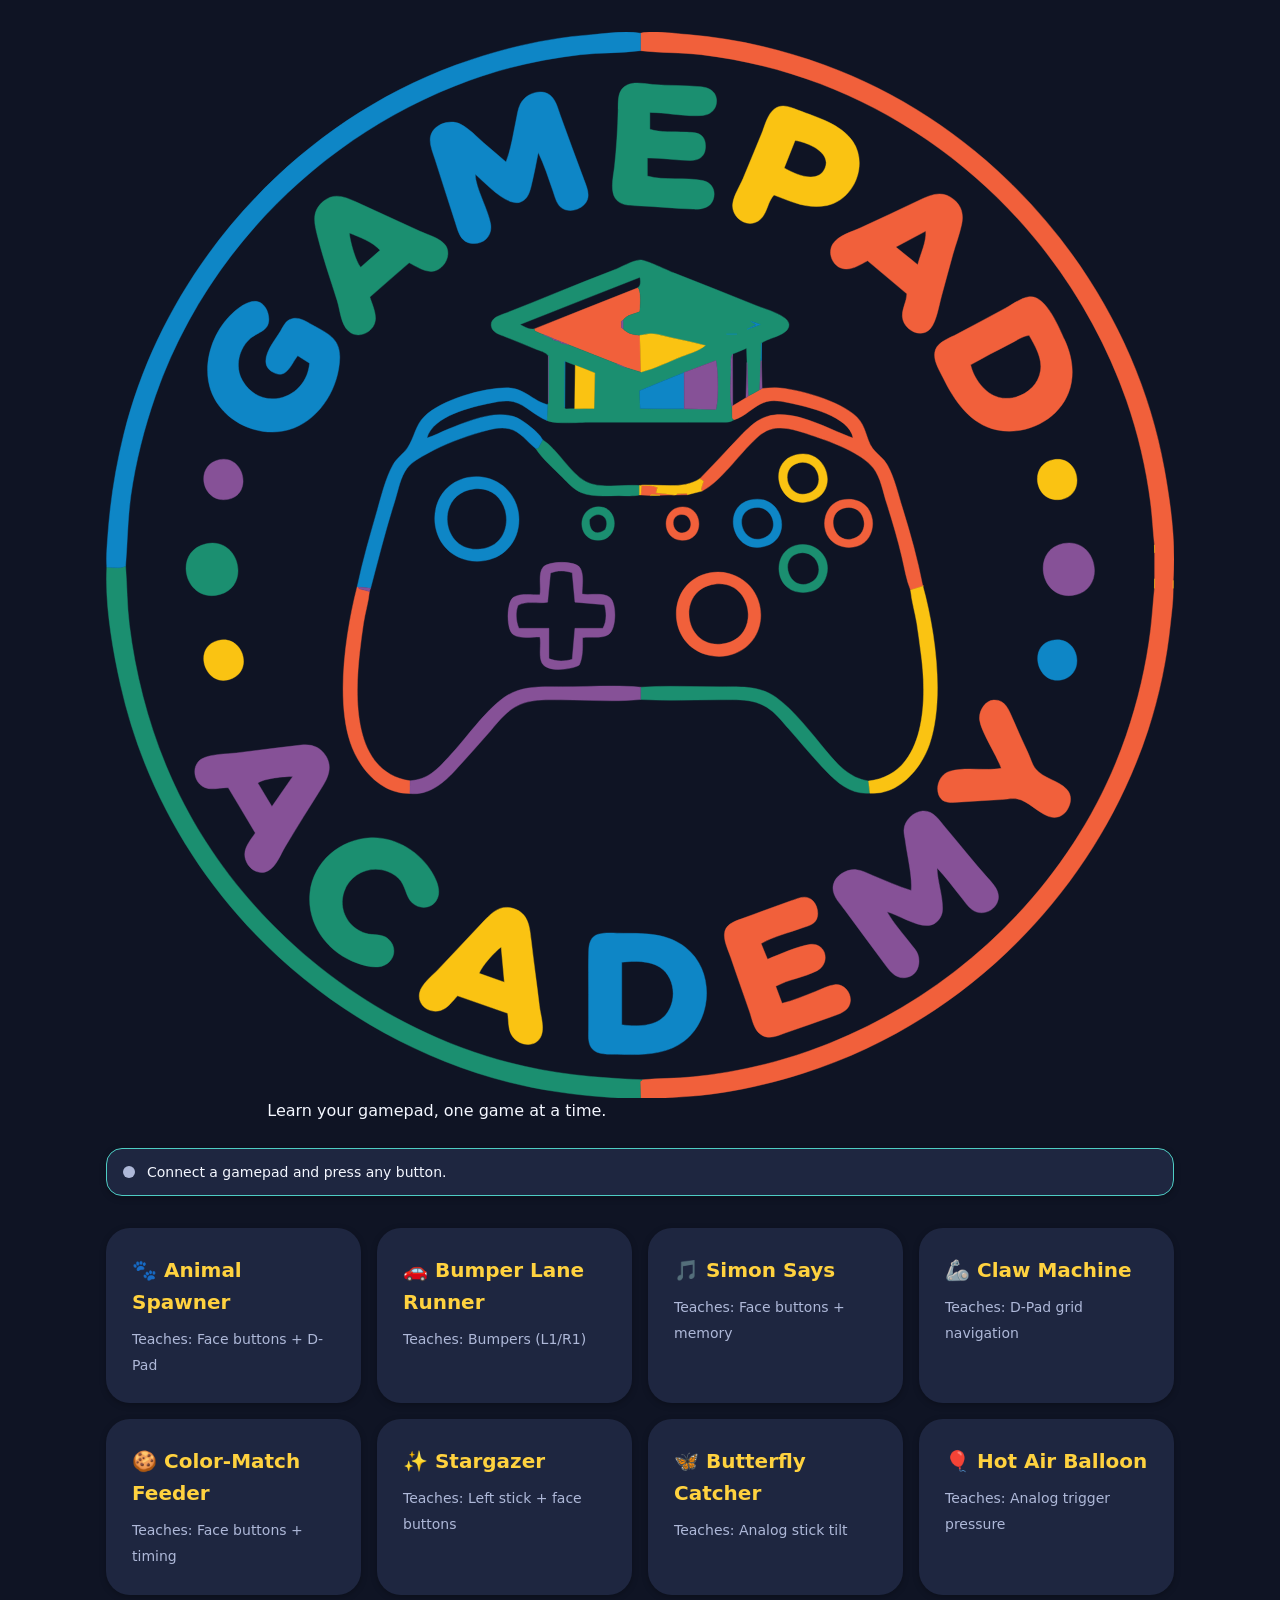
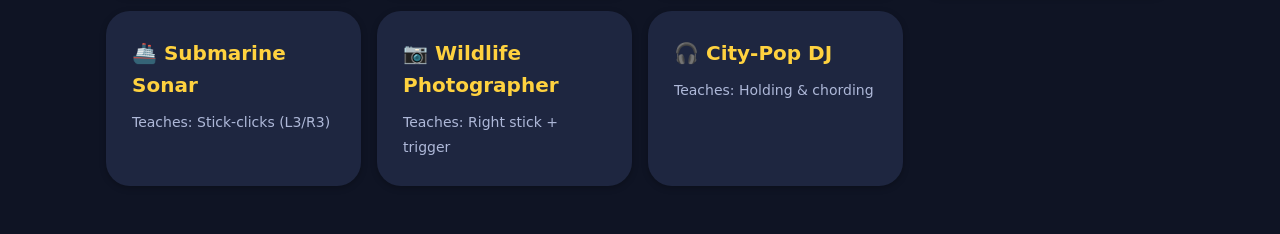
==== index.html @ 7fb35295 "Add homepage with game card grid and connection banner" ====
<!DOCTYPE html>
<html lang="en">
  <head>
    <meta charset="UTF-8" />
    <meta name="viewport" content="width=device-width, initial-scale=1.0" />
    <title>Gamepad Academy</title>
    <link rel="stylesheet" href="shared/styles.css" />
  </head>
  <body>
    <main class="page">
      <header class="page__title">
        <img src="assets/images/logo.svg" alt="Gamepad Academy" />
        <p>Learn your gamepad, one game at a time.</p>
      </header>

      <div
        class="gamepad-banner"
        id="gamepad-banner"
        role="status"
        aria-live="polite"
      >
        <span class="gamepad-banner__dot" aria-hidden="true"></span>
        <span id="gamepad-banner-text">Connect a gamepad and press any button.</span>
      </div>

      <nav class="card-grid" aria-label="Games">
        <a class="card" href="games/animal-spawner/index.html">
          <span class="card__title" aria-hidden="true">🐾 Animal Spawner</span>
          <span class="card__desc">Teaches: Face buttons + D-Pad</span>
        </a>
        <a class="card" href="games/bumper-lane-runner/index.html">
          <span class="card__title" aria-hidden="true">🚗 Bumper Lane Runner</span>
          <span class="card__desc">Teaches: Bumpers (L1/R1)</span>
        </a>
        <a class="card" href="games/simon-says/index.html">
          <span class="card__title" aria-hidden="true">🎵 Simon Says</span>
          <span class="card__desc">Teaches: Face buttons + memory</span>
        </a>
        <a class="card" href="games/claw-machine/index.html">
          <span class="card__title" aria-hidden="true">🦾 Claw Machine</span>
          <span class="card__desc">Teaches: D-Pad grid navigation</span>
        </a>
        <a class="card" href="games/color-match-feeder/index.html">
          <span class="card__title" aria-hidden="true">🍪 Color-Match Feeder</span>
          <span class="card__desc">Teaches: Face buttons + timing</span>
        </a>
        <a class="card" href="games/stargazer/index.html">
          <span class="card__title" aria-hidden="true">✨ Stargazer</span>
          <span class="card__desc">Teaches: Left stick + face buttons</span>
        </a>
        <a class="card" href="games/butterfly-catcher/index.html">
          <span class="card__title" aria-hidden="true">🦋 Butterfly Catcher</span>
          <span class="card__desc">Teaches: Analog stick tilt</span>
        </a>
        <a class="card" href="games/hot-air-balloon/index.html">
          <span class="card__title" aria-hidden="true">🎈 Hot Air Balloon</span>
          <span class="card__desc">Teaches: Analog trigger pressure</span>
        </a>
        <a class="card" href="games/submarine-sonar/index.html">
          <span class="card__title" aria-hidden="true">🚢 Submarine Sonar</span>
          <span class="card__desc">Teaches: Stick-clicks (L3/R3)</span>
        </a>
        <a class="card" href="games/wildlife-photographer/index.html">
          <span class="card__title" aria-hidden="true">📷 Wildlife Photographer</span>
          <span class="card__desc">Teaches: Right stick + trigger</span>
        </a>
        <a class="card" href="games/city-pop-dj/index.html">
          <span class="card__title" aria-hidden="true">🎧 City-Pop DJ</span>
          <span class="card__desc">Teaches: Holding &amp; chording</span>
        </a>
      </nav>
    </main>

    <script type="module">
      import { gamepadManager } from './shared/gamepad-manager.js';

      const banner = document.getElementById('gamepad-banner');
      const bannerText = document.getElementById('gamepad-banner-text');
      const DEFAULT_TEXT = 'Connect a gamepad and press any button.';

      const LAYOUT_LABELS = {
        xbox: 'Xbox',
        playstation: 'PlayStation',
        switch: 'Switch',
      };

      function labelForLayout(layout) {
        return LAYOUT_LABELS[layout] || 'Xbox';
      }

      window.addEventListener('gamepad-availability', (event) => {
        const { connected, layout } = event.detail || {};
        if (connected) {
          banner.classList.add('is-connected');
          bannerText.textContent = `${labelForLayout(layout)} controller connected`;
        } else {
          banner.classList.remove('is-connected');
          bannerText.textContent = DEFAULT_TEXT;
        }
      });
    </script>
  </body>
</html>
---- shared/styles.css ----
/*
 * gamepad-academy — global stylesheet
 * Zero-dependency plain CSS. Shared by every page.
 * Audience: a 7-year-old. Large targets, high contrast, zero-stress.
 */

/* ---------------------------------------------------------------------------
 * 1. CSS Reset
 * ------------------------------------------------------------------------- */

*,
*::before,
*::after {
  box-sizing: border-box;
}

* {
  margin: 0;
  padding: 0;
}

html {
  -webkit-text-size-adjust: 100%;
  text-size-adjust: 100%;
}

body {
  min-height: 100vh;
  min-height: 100dvh;
  -webkit-font-smoothing: antialiased;
  text-rendering: optimizeLegibility;
}

img,
picture,
svg,
canvas {
  display: block;
  max-width: 100%;
}

button,
input,
select,
textarea {
  font: inherit;
  color: inherit;
}

button {
  background: none;
  border: none;
  cursor: pointer;
}

a {
  color: inherit;
}

ul,
ol {
  list-style: none;
}

/* ---------------------------------------------------------------------------
 * 2. Design Tokens (custom properties)
 *    Child-friendly, high-contrast palette. AA-ish contrast for text.
 * ------------------------------------------------------------------------- */

:root {
  /* Color palette */
  --c-bg: #0f1424;          /* deep night-sky page background */
  --c-surface: #1e2640;     /* cards / panels sitting on bg */
  --c-surface-raised: #2a3457; /* hover/elevated surface */
  --c-primary: #ffd23f;     /* warm yellow — primary actions / titles */
  --c-accent: #4ecdc4;      /* teal — secondary accent */
  --c-text: #f4f7ff;        /* near-white on dark bg (high contrast) */
  --c-muted: #aeb8d8;       /* dimmer text, still readable on bg/surface */
  --c-success: #7bed9f;     /* soft green — positive feedback */
  --c-danger: #ff6b6b;      /* soft red — never a fail state, only emphasis */

  /* Spacing scale (4px base) */
  --space-1: 0.25rem;
  --space-2: 0.5rem;
  --space-3: 0.75rem;
  --space-4: 1rem;
  --space-5: 1.5rem;
  --space-6: 2rem;
  --space-7: 3rem;

  /* Radii */
  --radius-sm: 0.5rem;
  --radius-md: 1rem;
  --radius-lg: 1.5rem;
  --radius-pill: 9999px;

  /* Font sizes */
  --fs-xs: 0.75rem;
  --fs-sm: 0.875rem;
  --fs-md: 1rem;
  --fs-lg: 1.25rem;
  --fs-xl: 1.5rem;
  --fs-2xl: 2rem;
  --fs-3xl: 3rem;

  /* Shadows */
  --shadow-sm: 0 2px 6px rgba(0, 0, 0, 0.25);
  --shadow-md: 0 6px 16px rgba(0, 0, 0, 0.35);
  --shadow-lg: 0 12px 28px rgba(0, 0, 0, 0.45);

  /* Motion */
  --transition-fast: 120ms ease;
  --transition-base: 200ms ease;

  /* Focus ring */
  --focus-outline: 4px solid var(--c-primary);
  --focus-outline-offset: 3px;
}

/* ---------------------------------------------------------------------------
 * 3. Base body
 * ------------------------------------------------------------------------- */

body {
  font-family:
    system-ui,
    -apple-system,
    'Segoe UI',
    Roboto,
    'Helvetica Neue',
    Arial,
    'Noto Sans',
    sans-serif;
  font-size: var(--fs-md);
  line-height: 1.6;
  color: var(--c-text);
  background-color: var(--c-bg);
}

h1,
h2,
h3 {
  line-height: 1.2;
  color: var(--c-primary);
  font-weight: 800;
}

h1 {
  font-size: var(--fs-2xl);
}

h2 {
  font-size: var(--fs-xl);
}

p {
  max-width: 65ch;
}

/* ---------------------------------------------------------------------------
 * 4. Accessibility — focus + reduced motion
 * ------------------------------------------------------------------------- */

:focus-visible {
  outline: var(--focus-outline);
  outline-offset: var(--focus-outline-offset);
  border-radius: var(--radius-sm);
}

/* Never strip focus; make it obvious on every interactive element. */
.card:focus-visible,
.back-home:focus-visible,
button:focus-visible,
[tabindex]:focus-visible,
a:focus-visible {
  outline: var(--focus-outline);
  outline-offset: var(--focus-outline-offset);
}

@media (prefers-reduced-motion: reduce) {
  *,
  *::before,
  *::after {
    animation-duration: 0.001ms !important;
    animation-iteration-count: 1 !important;
    transition-duration: 0.001ms !important;
    scroll-behavior: auto !important;
  }
}

/* ---------------------------------------------------------------------------
 * 5. Layout helpers
 * ------------------------------------------------------------------------- */

.page {
  width: 100%;
  max-width: 1100px;
  margin-inline: auto;
  padding: var(--space-6) var(--space-4);
}

.page__title {
  margin-bottom: var(--space-5);
  text-align: center;
}

.sr-only {
  position: absolute;
  width: 1px;
  height: 1px;
  padding: 0;
  margin: -1px;
  overflow: hidden;
  clip: rect(0, 0, 0, 0);
  white-space: nowrap;
  border: 0;
}

/* ---------------------------------------------------------------------------
 * 6. Card grid + cards (homepage game cards)
 * ------------------------------------------------------------------------- */

.card-grid {
  display: grid;
  grid-template-columns: repeat(auto-fit, minmax(220px, 1fr));
  gap: var(--space-4);
  padding: var(--space-4) 0;
}

.card {
  display: block;
  min-height: 88px;
  padding: var(--space-5);
  background-color: var(--c-surface);
  color: var(--c-text);
  text-decoration: none;
  border-radius: var(--radius-lg);
  box-shadow: var(--shadow-sm);
  border: 2px solid transparent;
  transition:
    transform var(--transition-base),
    box-shadow var(--transition-base),
    border-color var(--transition-base);
}

.card:hover {
  transform: translateY(-4px);
  box-shadow: var(--shadow-md);
  border-color: var(--c-accent);
}

.card:active {
  transform: translateY(-1px);
}

.card__title {
  display: block;
  margin-bottom: var(--space-2);
  font-size: var(--fs-lg);
  font-weight: 800;
  color: var(--c-primary);
  text-decoration: none;
}

.card__desc {
  color: var(--c-muted);
  font-size: var(--fs-sm);
}

/* ---------------------------------------------------------------------------
 * 7. Back to Home button — always visible, large target
 * ------------------------------------------------------------------------- */

.back-home {
  position: sticky;
  top: var(--space-3);
  left: var(--space-3);
  z-index: 50;
  display: inline-flex;
  align-items: center;
  gap: var(--space-2);
  min-height: 44px;
  padding: var(--space-2) var(--space-4);
  background-color: var(--c-primary);
  color: #1a1200;
  font-weight: 700;
  font-size: var(--fs-md);
  text-decoration: none;
  border-radius: var(--radius-pill);
  box-shadow: var(--shadow-sm);
  transition:
    transform var(--transition-fast),
    box-shadow var(--transition-fast);
}

.back-home:hover {
  transform: translateY(-2px);
  box-shadow: var(--shadow-md);
}

.back-home:active {
  transform: translateY(0);
}

/* Sticky wrapper so the button can sit at top-left of the page. */
.back-home-row {
  position: sticky;
  top: 0;
  z-index: 50;
  padding: var(--space-3) var(--space-4);
}

/* ---------------------------------------------------------------------------
 * 8. Gamepad connection banner — non-blocking hint
 * ------------------------------------------------------------------------- */

.gamepad-banner {
  display: flex;
  align-items: center;
  gap: var(--space-3);
  padding: var(--space-3) var(--space-4);
  margin: 0 0 var(--space-4);
  background-color: var(--c-surface);
  border: 1px solid var(--c-accent);
  border-radius: var(--radius-md);
  color: var(--c-text);
  font-size: var(--fs-sm);
  box-shadow: var(--shadow-sm);
}

.gamepad-banner__dot {
  flex: 0 0 auto;
  width: 12px;
  height: 12px;
  border-radius: 50%;
  background-color: var(--c-muted);
}

.gamepad-banner.is-connected .gamepad-banner__dot {
  background-color: var(--c-success);
}

.gamepad-banner.is-connected {
  border-color: var(--c-success);
}

/* ---------------------------------------------------------------------------
 * 9. Face-button glyph (positional diamond)
 *    DOM produced by shared/glyph.js (later task). Styles defined here.
 *
 *    Layout: a square relative container with 4 pads arranged in a diamond —
 *    bottom, right, left, top — around a center. The pad carrying
 *    .is-active or [data-active] is filled/highlighted.
 * ------------------------------------------------------------------------- */

.face-glyph {
  position: relative;
  display: inline-block;
  width: 80px;
  height: 80px;
}

.face-glyph__pad {
  position: absolute;
  display: flex;
  align-items: center;
  justify-content: center;
  width: 30px;
  height: 30px;
  border-radius: 50%;
  background-color: var(--c-surface-raised);
  color: var(--c-text);
  font-size: var(--fs-xs);
  font-weight: 700;
  border: 2px solid var(--c-muted);
  transition:
    background-color var(--transition-fast),
    border-color var(--transition-fast),
    transform var(--transition-fast);
}

/* Diamond positions (centered around the 80x80 container). */
.face-glyph__pad--top {
  top: 0;
  left: 50%;
  transform: translateX(-50%);
}

.face-glyph__pad--bottom {
  bottom: 0;
  left: 50%;
  transform: translateX(-50%);
}

.face-glyph__pad--left {
  top: 50%;
  left: 0;
  transform: translateY(-50%);
}

.face-glyph__pad--right {
  top: 50%;
  right: 0;
  transform: translateY(-50%);
}

/* Active state — works via class or attribute, per task spec. */
.face-glyph__pad.is-active,
.face-glyph__pad[data-active] {
  background-color: var(--c-primary);
  color: #1a1200;
  border-color: var(--c-primary);
  box-shadow: 0 0 0 4px rgba(255, 210, 63, 0.35);
}

/* Keep the centering transform on active pads that also translate. */
.face-glyph__pad.is-active.face-glyph__pad--top,
.face-glyph__pad[data-active].face-glyph__pad--top {
  transform: translateX(-50%) scale(1.08);
}

.face-glyph__pad.is-active.face-glyph__pad--bottom,
.face-glyph__pad[data-active].face-glyph__pad--bottom {
  transform: translateX(-50%) scale(1.08);
}

.face-glyph__pad.is-active.face-glyph__pad--left,
.face-glyph__pad[data-active].face-glyph__pad--left {
  transform: translateY(-50%) scale(1.08);
}

.face-glyph__pad.is-active.face-glyph__pad--right,
.face-glyph__pad[data-active].face-glyph__pad--right {
  transform: translateY(-50%) scale(1.08);
}

/* Optional center label slot (e.g., layout name). */
.face-glyph__center {
  position: absolute;
  top: 50%;
  left: 50%;
  transform: translate(-50%, -50%);
  font-size: var(--fs-xs);
  color: var(--c-muted);
  pointer-events: none;
}
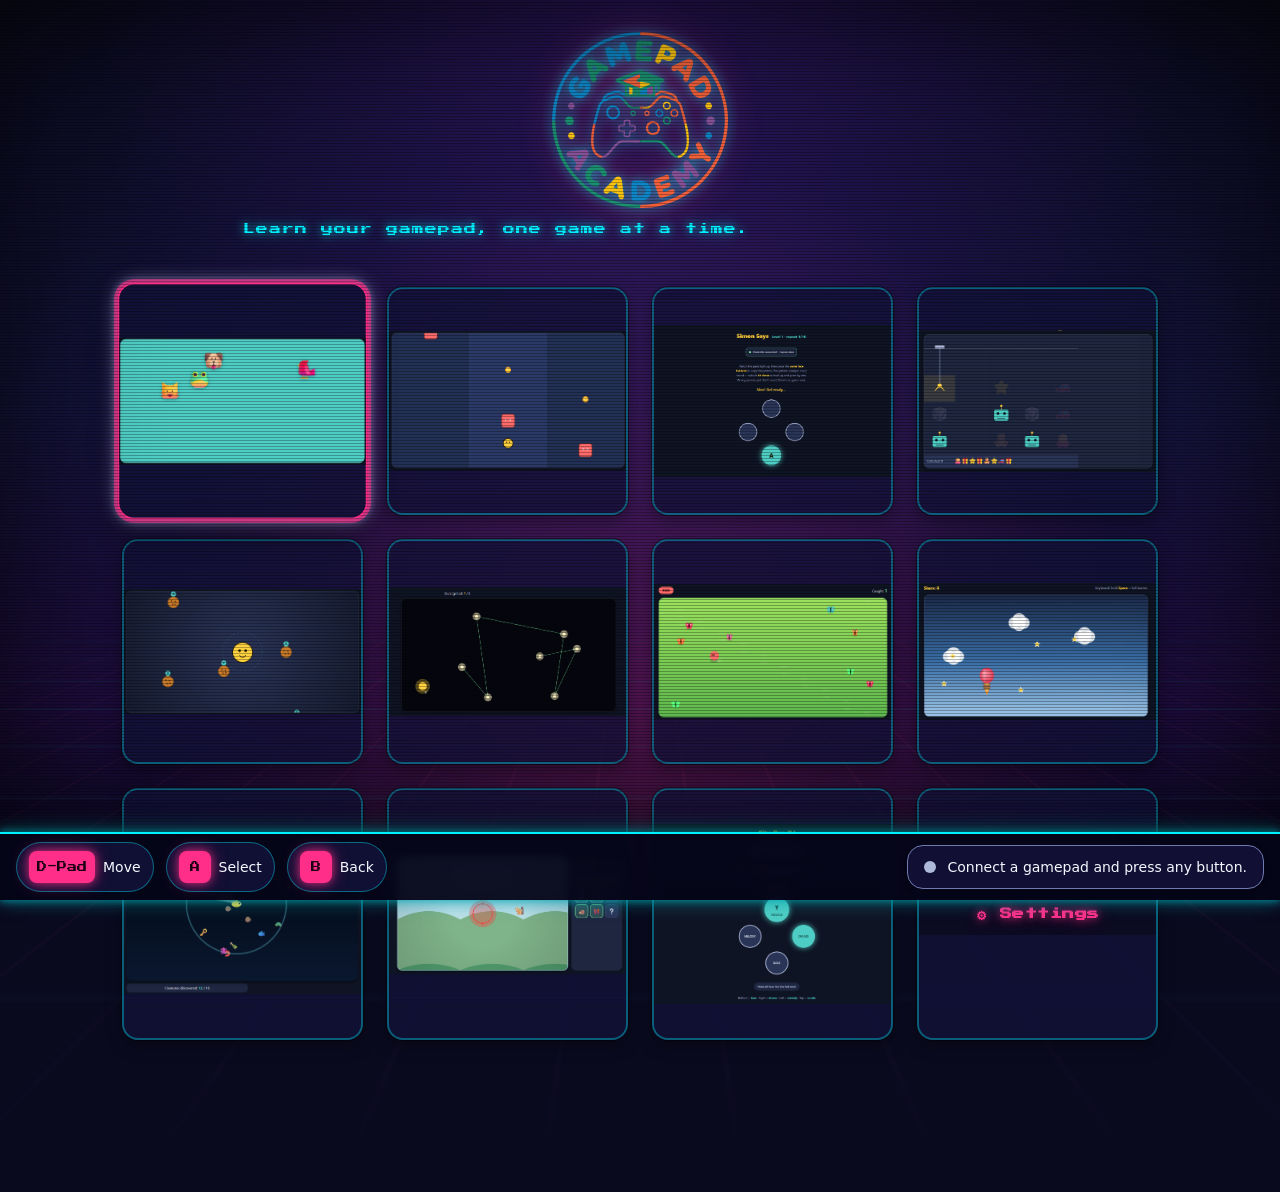
==== commit 255e8c38: "Rebuild homepage as retro gamepad-driven console shell" ====
--- a/index.html
+++ b/index.html
@@ -5,13 +5,174 @@
     <meta name="viewport" content="width=device-width, initial-scale=1.0" />
     <title>Gamepad Academy</title>
     <link rel="stylesheet" href="shared/styles.css" />
+    <link rel="stylesheet" href="shared/retro.css" />
   </head>
-  <body>
+  <body class="retro-shell">
+    <!-- CRT scanline overlay — toggled off via body.no-crt. -->
+    <div class="crt" aria-hidden="true"></div>
+
     <main class="page">
       <header class="page__title">
+        <h1 class="sr-only">Gamepad Academy</h1>
         <img src="assets/images/logo.svg" alt="Gamepad Academy" />
-        <p>Learn your gamepad, one game at a time.</p>
+        <p class="retro-tagline">Learn your gamepad, one game at a time.</p>
       </header>
+
+      <nav class="home-grid" aria-label="Games">
+        <a class="card" href="games/animal-spawner/index.html">
+          <span class="card__art-frame">
+            <img
+              class="card__art"
+              src="game-screenshots/animal-spawner.png"
+              loading="lazy"
+              alt=""
+            />
+          </span>
+          <span class="card__title">🐾 Animal Spawner</span>
+          <span class="card__desc">Teaches: Face buttons + D-Pad</span>
+        </a>
+        <a class="card" href="games/bumper-lane-runner/index.html">
+          <span class="card__art-frame">
+            <img
+              class="card__art"
+              src="game-screenshots/bumper-lane-runner.png"
+              loading="lazy"
+              alt=""
+            />
+          </span>
+          <span class="card__title">🚗 Bumper Lane Runner</span>
+          <span class="card__desc">Teaches: Bumpers (L1/R1)</span>
+        </a>
+        <a class="card" href="games/simon-says/index.html">
+          <span class="card__art-frame">
+            <img
+              class="card__art"
+              src="game-screenshots/simon-says.png"
+              loading="lazy"
+              alt=""
+            />
+          </span>
+          <span class="card__title">🎵 Simon Says</span>
+          <span class="card__desc">Teaches: Face buttons + memory</span>
+        </a>
+        <a class="card" href="games/claw-machine/index.html">
+          <span class="card__art-frame">
+            <img
+              class="card__art"
+              src="game-screenshots/claw-machine.png"
+              loading="lazy"
+              alt=""
+            />
+          </span>
+          <span class="card__title">🦾 Claw Machine</span>
+          <span class="card__desc">Teaches: D-Pad grid navigation</span>
+        </a>
+        <a class="card" href="games/color-match-feeder/index.html">
+          <span class="card__art-frame">
+            <img
+              class="card__art"
+              src="game-screenshots/color-match-feeder.png"
+              loading="lazy"
+              alt=""
+            />
+          </span>
+          <span class="card__title">🍪 Color-Match Feeder</span>
+          <span class="card__desc">Teaches: Face buttons + timing</span>
+        </a>
+        <a class="card" href="games/stargazer/index.html">
+          <span class="card__art-frame">
+            <img
+              class="card__art"
+              src="game-screenshots/stargazer.png"
+              loading="lazy"
+              alt=""
+            />
+          </span>
+          <span class="card__title">✨ Stargazer</span>
+          <span class="card__desc">Teaches: Left stick + face buttons</span>
+        </a>
+        <a class="card" href="games/butterfly-catcher/index.html">
+          <span class="card__art-frame">
+            <img
+              class="card__art"
+              src="game-screenshots/butterfly-catcher.png"
+              loading="lazy"
+              alt=""
+            />
+          </span>
+          <span class="card__title">🦋 Butterfly Catcher</span>
+          <span class="card__desc">Teaches: Analog stick tilt</span>
+        </a>
+        <a class="card" href="games/hot-air-balloon/index.html">
+          <span class="card__art-frame">
+            <img
+              class="card__art"
+              src="game-screenshots/hot-air-baloon.png"
+              loading="lazy"
+              alt=""
+            />
+          </span>
+          <span class="card__title">🎈 Hot Air Balloon</span>
+          <span class="card__desc">Teaches: Analog trigger pressure</span>
+        </a>
+        <a class="card" href="games/submarine-sonar/index.html">
+          <span class="card__art-frame">
+            <img
+              class="card__art"
+              src="game-screenshots/submarine-sonar.png"
+              loading="lazy"
+              alt=""
+            />
+          </span>
+          <span class="card__title">🚢 Submarine Sonar</span>
+          <span class="card__desc">Teaches: Stick-clicks (L3/R3)</span>
+        </a>
+        <a class="card" href="games/wildlife-photographer/index.html">
+          <span class="card__art-frame">
+            <img
+              class="card__art"
+              src="game-screenshots/wildlife-photographer.png"
+              loading="lazy"
+              alt=""
+            />
+          </span>
+          <span class="card__title">📷 Wildlife Photographer</span>
+          <span class="card__desc">Teaches: Right stick + trigger</span>
+        </a>
+        <a class="card" href="games/city-pop-dj/index.html">
+          <span class="card__art-frame">
+            <img
+              class="card__art"
+              src="game-screenshots/city-pop-dj.png"
+              loading="lazy"
+              alt=""
+            />
+          </span>
+          <span class="card__title">🎧 City-Pop DJ</span>
+          <span class="card__desc">Teaches: Holding &amp; chording</span>
+        </a>
+        <button class="card card--settings" type="button">
+          <span class="card__art-frame"></span>
+          <span class="card__title">⚙ Settings</span>
+        </button>
+      </nav>
+    </main>
+
+    <footer class="status-bar">
+      <div class="status-bar__legend">
+        <span class="legend-chip">
+          <span class="legend-chip__key" data-legend-key="move">D-Pad</span>
+          <span class="legend-chip__label">Move</span>
+        </span>
+        <span class="legend-chip">
+          <span class="legend-chip__key" data-legend-key="select">A</span>
+          <span class="legend-chip__label">Select</span>
+        </span>
+        <span class="legend-chip">
+          <span class="legend-chip__key" data-legend-key="back">B</span>
+          <span class="legend-chip__label">Back</span>
+        </span>
+      </div>
 
       <div
         class="gamepad-banner"
@@ -22,82 +183,14 @@
         <span class="gamepad-banner__dot" aria-hidden="true"></span>
         <span id="gamepad-banner-text">Connect a gamepad and press any button.</span>
       </div>
+    </footer>
 
-      <nav class="card-grid" aria-label="Games">
-        <a class="card" href="games/animal-spawner/index.html">
-          <span class="card__title" aria-hidden="true">🐾 Animal Spawner</span>
-          <span class="card__desc">Teaches: Face buttons + D-Pad</span>
-        </a>
-        <a class="card" href="games/bumper-lane-runner/index.html">
-          <span class="card__title" aria-hidden="true">🚗 Bumper Lane Runner</span>
-          <span class="card__desc">Teaches: Bumpers (L1/R1)</span>
-        </a>
-        <a class="card" href="games/simon-says/index.html">
-          <span class="card__title" aria-hidden="true">🎵 Simon Says</span>
-          <span class="card__desc">Teaches: Face buttons + memory</span>
-        </a>
-        <a class="card" href="games/claw-machine/index.html">
-          <span class="card__title" aria-hidden="true">🦾 Claw Machine</span>
-          <span class="card__desc">Teaches: D-Pad grid navigation</span>
-        </a>
-        <a class="card" href="games/color-match-feeder/index.html">
-          <span class="card__title" aria-hidden="true">🍪 Color-Match Feeder</span>
-          <span class="card__desc">Teaches: Face buttons + timing</span>
-        </a>
-        <a class="card" href="games/stargazer/index.html">
-          <span class="card__title" aria-hidden="true">✨ Stargazer</span>
-          <span class="card__desc">Teaches: Left stick + face buttons</span>
-        </a>
-        <a class="card" href="games/butterfly-catcher/index.html">
-          <span class="card__title" aria-hidden="true">🦋 Butterfly Catcher</span>
-          <span class="card__desc">Teaches: Analog stick tilt</span>
-        </a>
-        <a class="card" href="games/hot-air-balloon/index.html">
-          <span class="card__title" aria-hidden="true">🎈 Hot Air Balloon</span>
-          <span class="card__desc">Teaches: Analog trigger pressure</span>
-        </a>
-        <a class="card" href="games/submarine-sonar/index.html">
-          <span class="card__title" aria-hidden="true">🚢 Submarine Sonar</span>
-          <span class="card__desc">Teaches: Stick-clicks (L3/R3)</span>
-        </a>
-        <a class="card" href="games/wildlife-photographer/index.html">
-          <span class="card__title" aria-hidden="true">📷 Wildlife Photographer</span>
-          <span class="card__desc">Teaches: Right stick + trigger</span>
-        </a>
-        <a class="card" href="games/city-pop-dj/index.html">
-          <span class="card__title" aria-hidden="true">🎧 City-Pop DJ</span>
-          <span class="card__desc">Teaches: Holding &amp; chording</span>
-        </a>
-      </nav>
-    </main>
+    <!-- Live controller schematic — mounted by home.js when enabled. -->
+    <div class="controller-overlay" hidden></div>
 
-    <script type="module">
-      import { gamepadManager } from './shared/gamepad-manager.js';
+    <!-- Settings panel — built by home.js on open. -->
+    <div class="settings-panel" hidden></div>
 
-      const banner = document.getElementById('gamepad-banner');
-      const bannerText = document.getElementById('gamepad-banner-text');
-      const DEFAULT_TEXT = 'Connect a gamepad and press any button.';
-
-      const LAYOUT_LABELS = {
-        xbox: 'Xbox',
-        playstation: 'PlayStation',
-        switch: 'Switch',
-      };
-
-      function labelForLayout(layout) {
-        return LAYOUT_LABELS[layout] || 'Xbox';
-      }
-
-      window.addEventListener('gamepad-availability', (event) => {
-        const { connected, layout } = event.detail || {};
-        if (connected) {
-          banner.classList.add('is-connected');
-          bannerText.textContent = `${labelForLayout(layout)} controller connected`;
-        } else {
-          banner.classList.remove('is-connected');
-          bannerText.textContent = DEFAULT_TEXT;
-        }
-      });
-    </script>
+    <script type="module" src="./home.js"></script>
   </body>
 </html>
--- a/shared/styles.css
+++ b/shared/styles.css
@@ -202,6 +202,14 @@
 .page__title {
   margin-bottom: var(--space-5);
   text-align: center;
+}
+
+/* Homepage logo — constrain the SVG (intrinsic ~661px) to a tasteful size. */
+.page__title img {
+  width: clamp(8rem, 24vw, 11rem);
+  height: auto;
+  margin-inline: auto;
+  margin-bottom: var(--space-3);
 }
 
 .sr-only {
--- a/shared/retro.css
+++ b/shared/retro.css
@@ -0,0 +1,967 @@
+/*
+ * gamepad-academy — retro 80's console-launcher theme (homepage overlay)
+ * Zero-dependency plain CSS. Loaded IN ADDITION TO shared/styles.css.
+ * Inspired by Batocera "Alekfull-NX": dark synthwave bg, CRT scanlines,
+ * neon/phosphor glow, focused-card highlight, footer status bar legend.
+ *
+ * Scope: only ADDS / overrides homepage-specific theme classes. The base
+ * reset, tokens, .card, .gamepad-banner, .face-glyph, .back-home from
+ * shared/styles.css remain in effect; this file layers the retro look on top.
+ *
+ * Toggle hooks (body classes):
+ *   body.no-crt        → hide the .crt scanline overlay
+ *   body.reduce-motion → drop card-focus scale + all animations
+ *   @media (prefers-reduced-motion: reduce) does the same automatically.
+ */
+
+/* ---------------------------------------------------------------------------
+ * 1. Arcade font (local woff2 only — no external URLs)
+ * ------------------------------------------------------------------------- */
+
+@font-face {
+  font-family: 'Press Start 2P';
+  src: url('../assets/fonts/press-start-2p.woff2') format('woff2');
+  font-display: swap;
+  font-weight: 400;
+  font-style: normal;
+}
+
+/* ---------------------------------------------------------------------------
+ * 2. Retro design tokens (synthwave over deep indigo)
+ * ------------------------------------------------------------------------- */
+
+:root {
+  /* Neon palette layered on top of the base tokens. */
+  --retro-magenta: #ff2e88;
+  --retro-cyan: #00f0ff;
+  --retro-purple: #7b2ff7;
+  --retro-yellow: #ffd23f; /* mirrors --c-primary for warm accents */
+  --retro-green: #7bed9f;
+
+  /* Deep indigo background tiers. */
+  --retro-bg-0: #0a0a1f; /* near-black indigo */
+  --retro-bg-1: #13123a; /* mid indigo */
+  --retro-bg-2: #1b0b3a; /* purple indigo */
+
+  /* Dim "inactive phosphor" tone for idle controller parts. */
+  --retro-dim: #2a3566;
+  --retro-dim-ink: #6f7bb0;
+
+  /* Neon glow shadows (reused everywhere). */
+  --retro-glow-cyan: 0 0 8px rgba(0, 240, 255, 0.7), 0 0 18px rgba(0, 240, 255, 0.45);
+  --retro-glow-magenta: 0 0 8px rgba(255, 46, 136, 0.7), 0 0 18px rgba(255, 46, 136, 0.45);
+  --retro-glow-purple: 0 0 8px rgba(123, 47, 247, 0.7), 0 0 18px rgba(123, 47, 247, 0.45);
+
+  /* Arcade font stack — always paired with a monospace fallback. */
+  --font-arcade: 'Press Start 2P', ui-monospace, 'Courier New', monospace;
+}
+
+/* ---------------------------------------------------------------------------
+ * 3. Homepage shell — synthwave background + perspective grid floor
+ *    Applied via .retro-shell on <body> or a top-level wrapper so non-home
+ *    pages stay unaffected. Gradients only — no images.
+ * ------------------------------------------------------------------------- */
+
+.retro-shell {
+  position: relative;
+  min-height: 100vh;
+  min-height: 100dvh;
+  color: var(--c-text);
+  background-color: var(--retro-bg-0);
+  background-image:
+    /* Top-down darkening vignette. */
+    radial-gradient(ellipse at 50% 0%, rgba(123, 47, 247, 0.25), transparent 60%),
+    /* Horizon glow (where the grid floor meets the sky). */
+    radial-gradient(ellipse at 50% 78%, rgba(255, 46, 136, 0.22), transparent 55%),
+    /* Base vertical gradient: indigo sky → deep purple-black floor. */
+    linear-gradient(180deg, var(--retro-bg-0) 0%, var(--retro-bg-1) 45%, var(--retro-bg-2) 78%, #06061a 100%);
+  background-attachment: fixed;
+  /* Reserve room for the fixed .status-bar so cards never hide under it. */
+  padding-bottom: 96px;
+}
+
+/* Perspective synthwave grid floor — pure CSS, sits behind content.
+   Two pseudo layers (horizontal + vertical lines) converge to a vanishing
+   point near 78% viewport height, faking a 3D plane. */
+.retro-shell::before {
+  content: '';
+  position: fixed;
+  inset: 0;
+  pointer-events: none;
+  z-index: 0;
+  background-image:
+    /* Receding horizontal lines (brighten near horizon). */
+    linear-gradient(rgba(0, 240, 255, 0.28) 1px, transparent 1px),
+    /* Converging vertical lines (thin magenta). */
+    linear-gradient(90deg, rgba(255, 46, 136, 0.22) 1px, transparent 1px);
+  background-size: 100% 40px, 40px 100%;
+  background-position: 50% 78%;
+  /* Perspective: scale the grid so the bottom rows are wider than top rows. */
+  transform: perspective(420px) rotateX(62deg) scale(1.6);
+  transform-origin: 50% 78%;
+  /* Mask so the grid fades out above the horizon and at the very bottom. */
+  -webkit-mask-image: linear-gradient(
+    180deg,
+    transparent 60%,
+    rgba(0, 0, 0, 0.65) 72%,
+    rgba(0, 0, 0, 0.35) 92%,
+    transparent 100%
+  );
+  mask-image: linear-gradient(
+    180deg,
+    transparent 60%,
+    rgba(0, 0, 0, 0.65) 72%,
+    rgba(0, 0, 0, 0.35) 92%,
+    transparent 100%
+  );
+  opacity: 0.6;
+  animation: retro-grid-scroll 6s linear infinite;
+}
+
+@keyframes retro-grid-scroll {
+  from {
+    background-position: 50% 78%, 0 0;
+  }
+  to {
+    background-position: 50% 78%, 0 40px;
+  }
+}
+
+/* Ensure page content sits above the fixed grid layer. */
+.retro-shell > * {
+  position: relative;
+  z-index: 1;
+}
+
+/* ---------------------------------------------------------------------------
+ * 4. CRT scanline overlay (.crt) — toggle via body.no-crt
+ * ------------------------------------------------------------------------- */
+
+.crt {
+  position: fixed;
+  inset: 0;
+  z-index: 40;
+  pointer-events: none;
+  /* Faint horizontal scanlines. */
+  background-image: repeating-linear-gradient(
+    0deg,
+    rgba(0, 0, 0, 0.28) 0px,
+    rgba(0, 0, 0, 0.28) 1px,
+    transparent 1px,
+    transparent 3px
+  );
+  /* Soft vignette darkens the corners like a curved CRT. */
+  box-shadow: inset 0 0 140px rgba(0, 0, 0, 0.7);
+  mix-blend-mode: multiply;
+  animation: crt-flicker 5s infinite steps(60);
+}
+
+@keyframes crt-flicker {
+  0%,
+  100% {
+    opacity: 0.9;
+  }
+  48% {
+    opacity: 0.86;
+  }
+  50% {
+    opacity: 0.94;
+  }
+  52% {
+    opacity: 0.85;
+  }
+}
+
+/* Toggle hook: add .no-crt to <body> to disable the overlay entirely. */
+body.no-crt .crt {
+  display: none;
+}
+
+/* Reduced-motion: stop the CRT flicker + grid scroll. */
+@media (prefers-reduced-motion: reduce) {
+  .crt,
+  .retro-shell::before {
+    animation: none !important;
+  }
+}
+
+body.reduce-motion .crt,
+body.reduce-motion .retro-shell::before {
+  animation: none !important;
+}
+
+/* Defensive: [hidden] always hides, even on overlay-style elements. */
+[hidden] {
+  display: none !important;
+}
+
+/* ---------------------------------------------------------------------------
+ * 5. Homepage grid + cards
+ *    Class names are fixed — other tasks (markup/JS) depend on them exactly.
+ * ------------------------------------------------------------------------- */
+
+.home-grid {
+  display: grid;
+  grid-template-columns: repeat(auto-fill, minmax(220px, 1fr));
+  gap: var(--space-5);
+  padding: var(--space-5) var(--space-4);
+  max-width: 1200px;
+  margin-inline: auto;
+}
+
+/* Retro-themed card surface (overrides base .card look for the home shell). */
+.retro-shell .card {
+  position: relative;
+  padding: 0;
+  overflow: hidden;
+  background-color: rgba(19, 18, 58, 0.78);
+  border: 2px solid rgba(0, 240, 255, 0.35);
+  border-radius: var(--radius-md);
+  box-shadow:
+    0 0 0 1px rgba(0, 0, 0, 0.4),
+    var(--shadow-md);
+  transition:
+    transform var(--transition-base),
+    box-shadow var(--transition-base),
+    border-color var(--transition-base);
+}
+
+.retro-shell .card:hover {
+  border-color: var(--retro-cyan);
+  box-shadow:
+    0 0 0 1px rgba(0, 0, 0, 0.4),
+    var(--retro-glow-cyan),
+    var(--shadow-md);
+}
+
+/* Fixed-aspect art frame — screenshots live in a 4:3 box and never distort. */
+.card__art-frame {
+  position: relative;
+  aspect-ratio: 4 / 3;
+  width: 100%;
+  background-color: #050514;
+  background-image:
+    radial-gradient(ellipse at 50% 35%, rgba(123, 47, 247, 0.25), transparent 65%),
+    linear-gradient(135deg, #0a0a1f, #1b0b3a);
+  border-bottom: 2px solid rgba(0, 240, 255, 0.35);
+  overflow: hidden;
+}
+
+/* Subtle phosphor scan inside the art frame (does not affect the image). */
+.card__art-frame::after {
+  content: '';
+  position: absolute;
+  inset: 0;
+  pointer-events: none;
+  background: repeating-linear-gradient(
+    0deg,
+    rgba(0, 0, 0, 0.18) 0,
+    rgba(0, 0, 0, 0.18) 1px,
+    transparent 1px,
+    transparent 4px
+  );
+  opacity: 0.5;
+}
+
+/* The screenshot itself — CONTAIN, never cover, never stretch. */
+.card__art {
+  position: relative;
+  z-index: 1;
+  object-fit: contain;
+  width: 100%;
+  height: 100%;
+  display: block;
+}
+
+/* Bottom title bar: semi-transparent overlay, arcade font, high contrast. */
+.card__title {
+  display: block;
+  margin: 0;
+  padding: var(--space-3) var(--space-4);
+  background-color: rgba(10, 10, 31, 0.82);
+  color: var(--retro-cyan);
+  font-family: var(--font-arcade);
+  font-size: var(--fs-xs);
+  line-height: 1.4;
+  letter-spacing: 0.5px;
+  text-align: center;
+  text-shadow: var(--retro-glow-cyan);
+  text-decoration: none;
+  border-top: 1px solid rgba(0, 240, 255, 0.25);
+}
+
+/* Settings tile — distinct accent (magenta + asterisk motif). */
+.card--settings {
+  border-color: rgba(255, 46, 136, 0.5);
+}
+
+.card--settings .card__art-frame {
+  background-image:
+    radial-gradient(circle at 50% 50%, rgba(255, 46, 136, 0.28), transparent 65%),
+    linear-gradient(135deg, #1b0b3a, #2a0a2a);
+  border-bottom-color: rgba(255, 46, 136, 0.5);
+}
+
+/* CSS-only gear/asterisk motif drawn with two crossed bars + a center pip. */
+.card--settings .card__art-frame::before {
+  content: '';
+  position: absolute;
+  top: 50%;
+  left: 50%;
+  width: 56%;
+  aspect-ratio: 1 / 1;
+  transform: translate(-50%, -50%);
+  background-image:
+    linear-gradient(0deg, var(--retro-magenta) 0 14%, transparent 14%),
+    linear-gradient(90deg, var(--retro-magenta) 0 14%, transparent 14%),
+    linear-gradient(45deg, var(--retro-magenta) 0 10%, transparent 10%),
+    linear-gradient(-45deg, var(--retro-magenta) 0 10%, transparent 10%);
+  background-position: center;
+  background-repeat: no-repeat;
+  background-size: 100% 100%;
+  filter: drop-shadow(0 0 6px rgba(255, 46, 136, 0.7));
+  z-index: 2;
+}
+
+.card--settings .card__title {
+  color: var(--retro-magenta);
+  text-shadow: var(--retro-glow-magenta);
+  border-top-color: rgba(255, 46, 136, 0.35);
+}
+
+/* Console "focused" state — thick neon border, inner+outer glow, slight scale.
+   Triggered by .is-active (JS) or :focus-visible (keyboard). */
+.card.is-active,
+.retro-shell .card:focus-visible {
+  outline: none;
+  border-color: var(--retro-magenta);
+  transform: scale(1.04);
+  box-shadow:
+    0 0 0 3px rgba(255, 46, 136, 0.65),
+    var(--retro-glow-magenta),
+    var(--retro-glow-cyan),
+    var(--shadow-lg);
+  z-index: 2;
+}
+
+.card.is-active .card__title,
+.retro-shell .card:focus-visible .card__title {
+  color: var(--c-text);
+}
+
+/* Reduced-motion: keep the neon border + glow (focus still visible) but drop
+   the scale transform. Honors both the media query and the body class. */
+@media (prefers-reduced-motion: reduce) {
+  .card.is-active,
+  .retro-shell .card:focus-visible {
+    transform: none;
+  }
+}
+
+body.reduce-motion .card.is-active,
+body.reduce-motion .retro-shell .card:focus-visible {
+  transform: none;
+}
+
+/* ---------------------------------------------------------------------------
+ * 6. Header wordmark — neon glow treatment on logo image + tagline
+ * ------------------------------------------------------------------------- */
+
+.page__title {
+  text-align: center;
+}
+
+.page__title img {
+  filter:
+    drop-shadow(0 0 6px rgba(0, 240, 255, 0.7))
+    drop-shadow(0 0 16px rgba(255, 46, 136, 0.45));
+}
+
+.page__title--tagline,
+.page__title .tagline,
+.retro-tagline {
+  display: block;
+  margin-top: var(--space-3);
+  font-family: var(--font-arcade);
+  font-size: var(--fs-xs);
+  letter-spacing: 1px;
+  color: var(--retro-cyan);
+  text-shadow: var(--retro-glow-cyan);
+  text-align: center;
+}
+
+/* ---------------------------------------------------------------------------
+ * 7. Footer status bar — controller-button legend + gamepad pill
+ * ------------------------------------------------------------------------- */
+
+.status-bar {
+  position: fixed;
+  left: 0;
+  right: 0;
+  bottom: 0;
+  z-index: 55;
+  display: flex;
+  flex-wrap: wrap;
+  align-items: center;
+  justify-content: space-between;
+  gap: var(--space-3);
+  min-height: 64px;
+  padding: var(--space-2) var(--space-4);
+  background-color: rgba(6, 6, 26, 0.92);
+  border-top: 2px solid var(--retro-cyan);
+  box-shadow: 0 -4px 18px rgba(0, 0, 0, 0.55), var(--retro-glow-cyan);
+  backdrop-filter: blur(4px);
+}
+
+.status-bar__legend {
+  display: flex;
+  flex-wrap: wrap;
+  align-items: center;
+  gap: var(--space-3);
+}
+
+/* Legend chip — large readable hit target, arcade font for the button glyph. */
+.legend-chip {
+  display: inline-flex;
+  align-items: center;
+  gap: var(--space-2);
+  min-height: 44px;
+  padding: var(--space-2) var(--space-3);
+  background-color: rgba(19, 18, 58, 0.85);
+  border: 1px solid rgba(0, 240, 255, 0.4);
+  border-radius: var(--radius-pill);
+  color: var(--c-text);
+  font-size: var(--fs-sm);
+}
+
+.legend-chip__key {
+  display: inline-flex;
+  align-items: center;
+  justify-content: center;
+  min-width: 32px;
+  height: 32px;
+  padding: 0 var(--space-2);
+  background-color: var(--retro-magenta);
+  color: #1a0010;
+  font-family: var(--font-arcade);
+  font-size: 0.625rem;
+  line-height: 1;
+  border-radius: var(--radius-sm);
+  box-shadow: var(--retro-glow-magenta);
+}
+
+.legend-chip__label {
+  font-size: var(--fs-sm);
+  color: var(--c-text);
+}
+
+/* Gamepad connection pill — reuses/extends .gamepad-banner look. */
+.status-bar .gamepad-banner {
+  margin: 0;
+  padding: var(--space-2) var(--space-4);
+  background-color: rgba(19, 18, 58, 0.85);
+  border-color: var(--retro-dim-ink);
+  min-height: 44px;
+}
+
+.status-bar .gamepad-banner.is-connected {
+  border-color: var(--retro-green);
+  box-shadow: 0 0 0 1px rgba(0, 0, 0, 0.4), 0 0 10px rgba(123, 237, 159, 0.5);
+}
+
+.status-bar .gamepad-banner.is-connected .gamepad-banner__dot {
+  background-color: var(--retro-green);
+  box-shadow: 0 0 8px rgba(123, 237, 159, 0.8);
+}
+
+/* ---------------------------------------------------------------------------
+ * 8. Settings panel — full-screen dim backdrop + centered card
+ * ------------------------------------------------------------------------- */
+
+.settings-panel {
+  position: fixed;
+  inset: 0;
+  z-index: 70;
+  display: flex;
+  align-items: center;
+  justify-content: center;
+  padding: var(--space-4);
+  background-color: rgba(5, 5, 20, 0.82);
+  backdrop-filter: blur(4px);
+}
+
+.settings-panel__card {
+  width: min(560px, 100%);
+  max-height: 90vh;
+  overflow-y: auto;
+  padding: var(--space-5);
+  background-color: rgba(19, 18, 58, 0.96);
+  border: 2px solid var(--retro-cyan);
+  border-radius: var(--radius-lg);
+  box-shadow: var(--retro-glow-cyan), var(--shadow-lg);
+}
+
+.settings-panel__header {
+  display: flex;
+  align-items: center;
+  justify-content: space-between;
+  gap: var(--space-4);
+  margin-bottom: var(--space-4);
+}
+
+.settings-panel__title {
+  margin: 0;
+  font-family: var(--font-arcade);
+  font-size: var(--fs-sm);
+  letter-spacing: 1px;
+  color: var(--retro-cyan);
+  text-shadow: var(--retro-glow-cyan);
+}
+
+/* Close affordance — large tap target. */
+.settings-panel__close {
+  display: inline-flex;
+  align-items: center;
+  justify-content: center;
+  width: 44px;
+  height: 44px;
+  border-radius: var(--radius-pill);
+  background-color: var(--retro-magenta);
+  color: #1a0010;
+  font-family: var(--font-arcade);
+  font-size: var(--fs-sm);
+  line-height: 1;
+  box-shadow: var(--retro-glow-magenta);
+  transition:
+    transform var(--transition-fast),
+    box-shadow var(--transition-fast);
+}
+
+.settings-panel__close:hover {
+  transform: translateY(-1px);
+}
+
+.settings-panel__close:focus-visible {
+  outline: 3px solid var(--retro-cyan);
+  outline-offset: 3px;
+}
+
+/* Vertical list of rows. */
+.settings-panel__row {
+  display: flex;
+  align-items: center;
+  justify-content: space-between;
+  gap: var(--space-4);
+  min-height: 56px;
+  padding: var(--space-3) var(--space-2);
+  border-bottom: 1px solid rgba(0, 240, 255, 0.18);
+}
+
+.settings-panel__row:last-child {
+  border-bottom: none;
+}
+
+.settings-panel__label {
+  flex: 1 1 auto;
+  color: var(--c-text);
+  font-size: var(--fs-md);
+}
+
+/* Cycle control — a tappable button that steps through options. */
+.settings-panel__cycle {
+  display: inline-flex;
+  align-items: center;
+  gap: var(--space-2);
+  min-height: 44px;
+  padding: var(--space-2) var(--space-3);
+  background-color: rgba(10, 10, 31, 0.8);
+  border: 1px solid var(--retro-dim-ink);
+  border-radius: var(--radius-pill);
+  color: var(--retro-cyan);
+  font-family: var(--font-arcade);
+  font-size: 0.625rem;
+  letter-spacing: 0.5px;
+}
+
+.settings-panel__cycle:focus-visible {
+  outline: 3px solid var(--retro-magenta);
+  outline-offset: 2px;
+  border-color: var(--retro-magenta);
+}
+
+/* Toggle switch — large thumb, clear on/off. */
+.settings-panel__toggle {
+  position: relative;
+  display: inline-block;
+  flex: 0 0 auto;
+  width: 64px;
+  height: 36px;
+  border-radius: var(--radius-pill);
+  background-color: var(--retro-dim);
+  border: 1px solid var(--retro-dim-ink);
+  cursor: pointer;
+  transition: background-color var(--transition-base), border-color var(--transition-base);
+}
+
+.settings-panel__toggle::after {
+  content: '';
+  position: absolute;
+  top: 50%;
+  left: 4px;
+  width: 26px;
+  height: 26px;
+  border-radius: 50%;
+  background-color: var(--c-text);
+  transform: translateY(-50%);
+  transition: transform var(--transition-base), background-color var(--transition-base);
+}
+
+.settings-panel__toggle.is-on {
+  background-color: var(--retro-magenta);
+  border-color: var(--retro-magenta);
+  box-shadow: var(--retro-glow-magenta);
+}
+
+.settings-panel__toggle.is-on::after {
+  left: auto;
+  right: 4px;
+  background-color: #1a0010;
+}
+
+.settings-panel__toggle:focus-visible {
+  outline: 3px solid var(--retro-cyan);
+  outline-offset: 3px;
+}
+
+/* ---------------------------------------------------------------------------
+ * 9. Controller overlay — fixed top-right, above .back-home (z-index 60)
+ * ------------------------------------------------------------------------- */
+
+.controller-overlay {
+  position: fixed;
+  top: var(--space-3);
+  right: var(--space-3);
+  z-index: 60;
+  display: block;
+  width: clamp(180px, 22vw, 240px);
+  padding: var(--space-3);
+  background-color: rgba(6, 6, 26, 0.78);
+  border: 1px solid rgba(0, 240, 255, 0.35);
+  border-radius: var(--radius-md);
+  box-shadow: var(--shadow-md);
+  backdrop-filter: blur(3px);
+}
+
+.controller-overlay__title {
+  margin: 0 0 var(--space-2);
+  font-family: var(--font-arcade);
+  font-size: 0.5625rem;
+  letter-spacing: 0.5px;
+  color: var(--retro-cyan);
+  text-shadow: var(--retro-glow-cyan);
+  text-align: center;
+}
+
+/* [hidden] defensively hidden — declared globally in §4 but repeated for clarity. */
+.controller-overlay[hidden] {
+  display: none !important;
+}
+
+/* ---------------------------------------------------------------------------
+ * 10. Controller glyph schematic (built by shared/controller-glyph.js)
+ *     Class names are FIXED — the module emits them exactly. We lay them out
+ *     as a compact controller: shoulders top, dpad+face mid, sticks bottom.
+ *     Inactive = dim phosphor; .is-active = bright neon fill + glow.
+ *     Analog parts (stick-dot translate, trigger opacity) are driven inline by
+ *     the module; CSS only provides sensible base sizing.
+ * ------------------------------------------------------------------------- */
+
+.controller-glyph {
+  position: relative;
+  width: 100%;
+  display: flex;
+  flex-direction: column;
+  gap: var(--space-3);
+  padding: var(--space-2);
+}
+
+/* Base part style: everything is a rounded dim phosphor shape by default. */
+.controller-glyph__shoulders,
+.controller-glyph__body,
+.controller-glyph__sticks,
+.controller-glyph__dpad,
+.controller-glyph__face,
+.controller-glyph__bumper,
+.controller-glyph__trigger,
+.controller-glyph__stick,
+.controller-glyph__stick-click,
+.controller-glyph__stick-dot {
+  box-sizing: border-box;
+}
+
+/* Top shoulder row: triggers + bumpers laid side by side. */
+.controller-glyph__shoulders {
+  display: grid;
+  grid-template-columns: 1fr 1fr;
+  gap: var(--space-2);
+  width: 100%;
+}
+
+/* Bumpers + triggers are horizontal bars. */
+.controller-glyph__bumper,
+.controller-glyph__trigger {
+  display: flex;
+  align-items: center;
+  justify-content: center;
+  min-height: 18px;
+  padding: 2px 6px;
+  border-radius: var(--radius-sm);
+  background-color: var(--retro-dim);
+  color: var(--retro-dim-ink);
+  font-family: var(--font-arcade);
+  font-size: 0.5rem;
+  letter-spacing: 0.5px;
+  border: 1px solid rgba(0, 240, 255, 0.18);
+  transition:
+    background-color var(--transition-fast),
+    box-shadow var(--transition-fast),
+    color var(--transition-fast);
+}
+
+.controller-glyph__bumper--left,
+.controller-glyph__trigger--left {
+  grid-column: 1;
+}
+
+.controller-glyph__bumper--right,
+.controller-glyph__trigger--right {
+  grid-column: 2;
+}
+
+/* Stack the bumper row beneath the trigger row by grouping same-column items. */
+.controller-glyph__trigger--left {
+  grid-row: 1;
+}
+.controller-glyph__trigger--right {
+  grid-row: 1;
+}
+.controller-glyph__bumper--left {
+  grid-row: 2;
+}
+.controller-glyph__bumper--right {
+  grid-row: 2;
+}
+
+/* Middle body: dpad on the left, face diamond on the right. */
+.controller-glyph__body {
+  display: grid;
+  grid-template-columns: 1fr 1fr;
+  gap: var(--space-3);
+  align-items: center;
+  justify-items: center;
+  padding: var(--space-2) 0;
+}
+
+/* D-Pad cross — relative square with 4 arms. */
+.controller-glyph__dpad {
+  position: relative;
+  width: 64px;
+  height: 64px;
+}
+
+.controller-glyph__dpad-arm {
+  position: absolute;
+  background-color: var(--retro-dim);
+  border: 1px solid rgba(0, 240, 255, 0.2);
+  transition:
+    background-color var(--transition-fast),
+    box-shadow var(--transition-fast);
+}
+
+/* Cross arms: vertical bar (up/down) + horizontal bar (left/right). */
+.controller-glyph__dpad-arm--up,
+.controller-glyph__dpad-arm--down {
+  left: 50%;
+  width: 18px;
+  height: 30px;
+  transform: translateX(-50%);
+}
+
+.controller-glyph__dpad-arm--up {
+  top: 2px;
+}
+.controller-glyph__dpad-arm--down {
+  bottom: 2px;
+}
+
+.controller-glyph__dpad-arm--left,
+.controller-glyph__dpad-arm--right {
+  top: 50%;
+  width: 30px;
+  height: 18px;
+  transform: translateY(-50%);
+}
+
+.controller-glyph__dpad-arm--left {
+  left: 2px;
+}
+.controller-glyph__dpad-arm--right {
+  right: 2px;
+}
+
+/* Face diamond — relative square with 4 pads positioned around center. */
+.controller-glyph__face {
+  position: relative;
+  width: 72px;
+  height: 72px;
+}
+
+.controller-glyph__pad {
+  position: absolute;
+  display: flex;
+  align-items: center;
+  justify-content: center;
+  width: 24px;
+  height: 24px;
+  border-radius: 50%;
+  background-color: var(--retro-dim);
+  color: var(--retro-dim-ink);
+  font-family: var(--font-arcade);
+  font-size: 0.5rem;
+  border: 1px solid rgba(0, 240, 255, 0.2);
+  transition:
+    background-color var(--transition-fast),
+    box-shadow var(--transition-fast),
+    color var(--transition-fast),
+    transform var(--transition-fast);
+}
+
+/* Diamond positions inside the 72x72 face box. */
+.controller-glyph__pad--top {
+  top: 0;
+  left: 50%;
+  transform: translateX(-50%);
+}
+.controller-glyph__pad--bottom {
+  bottom: 0;
+  left: 50%;
+  transform: translateX(-50%);
+}
+.controller-glyph__pad--left {
+  top: 50%;
+  left: 0;
+  transform: translateY(-50%);
+}
+.controller-glyph__pad--right {
+  top: 50%;
+  right: 0;
+  transform: translateY(-50%);
+}
+
+/* Bottom stick row — two analog sticks. */
+.controller-glyph__sticks {
+  display: grid;
+  grid-template-columns: 1fr 1fr;
+  gap: var(--space-3);
+  justify-items: center;
+  padding-top: var(--space-2);
+}
+
+.controller-glyph__stick {
+  position: relative;
+  width: 44px;
+  height: 44px;
+  border-radius: 50%;
+  background-color: var(--retro-dim);
+  border: 1px solid rgba(0, 240, 255, 0.2);
+  transition:
+    background-color var(--transition-fast),
+    box-shadow var(--transition-fast);
+}
+
+/* Inner moving dot — module translates it via inline transform. */
+.controller-glyph__stick-dot {
+  position: absolute;
+  top: 50%;
+  left: 50%;
+  width: 14px;
+  height: 14px;
+  border-radius: 50%;
+  background-color: var(--retro-cyan);
+  transform: translate(-50%, -50%);
+  pointer-events: none;
+}
+
+/* Stick-click (L3/R3) indicator — small pip nested inside the stick. */
+.controller-glyph__stick-click {
+  position: absolute;
+  inset: 0;
+  display: flex;
+  align-items: flex-end;
+  justify-content: center;
+  padding-bottom: 2px;
+  font-family: var(--font-arcade);
+  font-size: 0.4375rem;
+  color: var(--retro-dim-ink);
+  pointer-events: none;
+}
+
+/* Active state — digital parts light up brightly (neon fill + glow). */
+.controller-glyph__pad.is-active,
+.controller-glyph__pad[data-active='true'] {
+  background-color: var(--retro-magenta);
+  color: #1a0010;
+  border-color: var(--retro-magenta);
+  box-shadow: var(--retro-glow-magenta);
+}
+
+/* Preserve the centering transform when active (pads that also translate). */
+.controller-glyph__pad.is-active.controller-glyph__pad--top,
+.controller-glyph__pad[data-active='true'].controller-glyph__pad--top,
+.controller-glyph__pad.is-active.controller-glyph__pad--bottom,
+.controller-glyph__pad[data-active='true'].controller-glyph__pad--bottom {
+  transform: translateX(-50%) scale(1.12);
+}
+.controller-glyph__pad.is-active.controller-glyph__pad--left,
+.controller-glyph__pad[data-active='true'].controller-glyph__pad--left,
+.controller-glyph__pad.is-active.controller-glyph__pad--right,
+.controller-glyph__pad[data-active='true'].controller-glyph__pad--right {
+  transform: translateY(-50%) scale(1.12);
+}
+
+.controller-glyph__dpad-arm.is-active,
+.controller-glyph__dpad-arm[data-active='true'] {
+  background-color: var(--retro-cyan);
+  border-color: var(--retro-cyan);
+  box-shadow: var(--retro-glow-cyan);
+}
+
+.controller-glyph__bumper.is-active,
+.controller-glyph__bumper[data-active='true'] {
+  background-color: var(--retro-cyan);
+  color: #001016;
+  border-color: var(--retro-cyan);
+  box-shadow: var(--retro-glow-cyan);
+}
+
+.controller-glyph__trigger.is-active,
+.controller-glyph__trigger[data-active='true'] {
+  /* Opacity is driven inline by the module (0.3 + 0.7 * intensity). */
+  background-color: var(--retro-purple);
+  color: #ffffff;
+  border-color: var(--retro-purple);
+  box-shadow: var(--retro-glow-purple);
+}
+
+.controller-glyph__stick.is-active,
+.controller-glyph__stick[data-active='true'] {
+  background-color: #1b2350;
+  border-color: var(--retro-cyan);
+  box-shadow: var(--retro-glow-cyan);
+}
+
+.controller-glyph__stick-click.is-active,
+.controller-glyph__stick-click[data-active='true'] {
+  color: var(--retro-yellow);
+  text-shadow: 0 0 6px rgba(255, 210, 63, 0.8);
+}
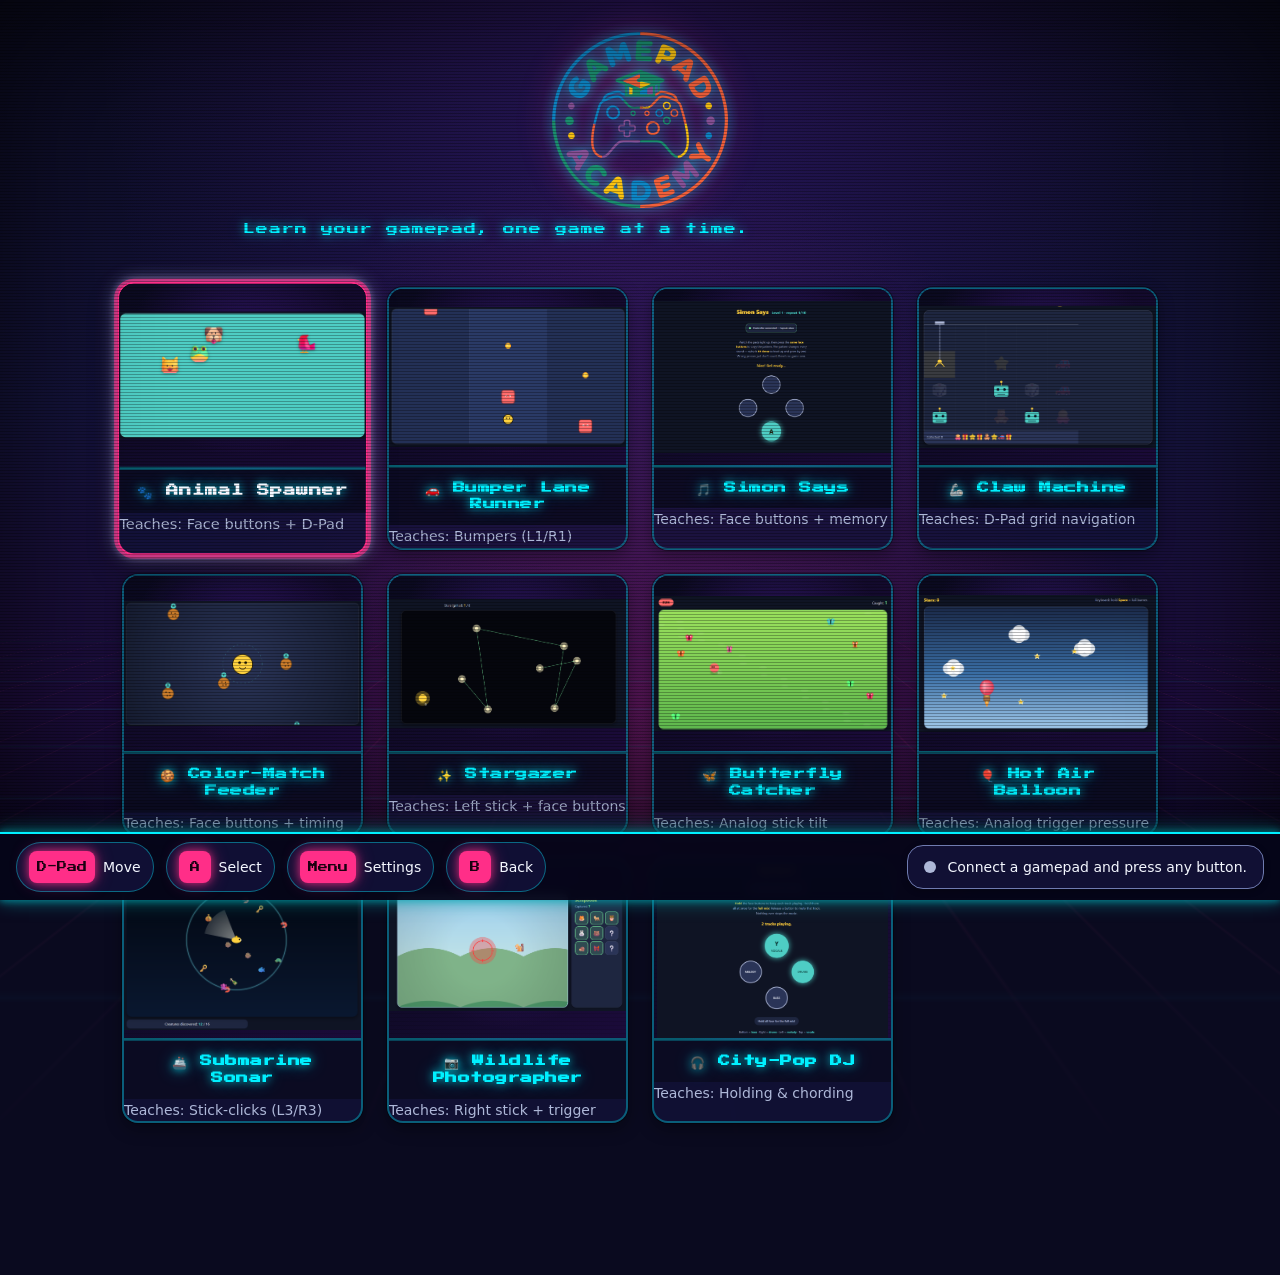
==== commit 0759cb8c: "Open Settings via Start button and move screenshots into game folders Surfaces the Start/Menu button" ====
--- a/index.html
+++ b/index.html
@@ -23,7 +23,7 @@
           <span class="card__art-frame">
             <img
               class="card__art"
-              src="game-screenshots/animal-spawner.png"
+              src="games/animal-spawner/banner.png"
               loading="lazy"
               alt=""
             />
@@ -35,7 +35,7 @@
           <span class="card__art-frame">
             <img
               class="card__art"
-              src="game-screenshots/bumper-lane-runner.png"
+              src="games/bumper-lane-runner/banner.png"
               loading="lazy"
               alt=""
             />
@@ -47,7 +47,7 @@
           <span class="card__art-frame">
             <img
               class="card__art"
-              src="game-screenshots/simon-says.png"
+              src="games/simon-says/banner.png"
               loading="lazy"
               alt=""
             />
@@ -59,7 +59,7 @@
           <span class="card__art-frame">
             <img
               class="card__art"
-              src="game-screenshots/claw-machine.png"
+              src="games/claw-machine/banner.png"
               loading="lazy"
               alt=""
             />
@@ -71,7 +71,7 @@
           <span class="card__art-frame">
             <img
               class="card__art"
-              src="game-screenshots/color-match-feeder.png"
+              src="games/color-match-feeder/banner.png"
               loading="lazy"
               alt=""
             />
@@ -83,7 +83,7 @@
           <span class="card__art-frame">
             <img
               class="card__art"
-              src="game-screenshots/stargazer.png"
+              src="games/stargazer/banner.png"
               loading="lazy"
               alt=""
             />
@@ -95,7 +95,7 @@
           <span class="card__art-frame">
             <img
               class="card__art"
-              src="game-screenshots/butterfly-catcher.png"
+              src="games/butterfly-catcher/banner.png"
               loading="lazy"
               alt=""
             />
@@ -107,7 +107,7 @@
           <span class="card__art-frame">
             <img
               class="card__art"
-              src="game-screenshots/hot-air-baloon.png"
+              src="games/hot-air-balloon/banner.png"
               loading="lazy"
               alt=""
             />
@@ -119,7 +119,7 @@
           <span class="card__art-frame">
             <img
               class="card__art"
-              src="game-screenshots/submarine-sonar.png"
+              src="games/submarine-sonar/banner.png"
               loading="lazy"
               alt=""
             />
@@ -131,7 +131,7 @@
           <span class="card__art-frame">
             <img
               class="card__art"
-              src="game-screenshots/wildlife-photographer.png"
+              src="games/wildlife-photographer/banner.png"
               loading="lazy"
               alt=""
             />
@@ -143,7 +143,7 @@
           <span class="card__art-frame">
             <img
               class="card__art"
-              src="game-screenshots/city-pop-dj.png"
+              src="games/city-pop-dj/banner.png"
               loading="lazy"
               alt=""
             />
@@ -151,10 +151,6 @@
           <span class="card__title">🎧 City-Pop DJ</span>
           <span class="card__desc">Teaches: Holding &amp; chording</span>
         </a>
-        <button class="card card--settings" type="button">
-          <span class="card__art-frame"></span>
-          <span class="card__title">⚙ Settings</span>
-        </button>
       </nav>
     </main>
 
@@ -167,6 +163,10 @@
         <span class="legend-chip">
           <span class="legend-chip__key" data-legend-key="select">A</span>
           <span class="legend-chip__label">Select</span>
+        </span>
+        <span class="legend-chip">
+          <span class="legend-chip__key" data-legend-key="settings">Start</span>
+          <span class="legend-chip__label">Settings</span>
         </span>
         <span class="legend-chip">
           <span class="legend-chip__key" data-legend-key="back">B</span>
--- a/shared/retro.css
+++ b/shared/retro.css
@@ -212,6 +212,8 @@
 /* Retro-themed card surface (overrides base .card look for the home shell). */
 .retro-shell .card {
   position: relative;
+  display: flex;
+  flex-direction: column;
   padding: 0;
   overflow: hidden;
   background-color: rgba(19, 18, 58, 0.78);
@@ -237,6 +239,7 @@
 /* Fixed-aspect art frame — screenshots live in a 4:3 box and never distort. */
 .card__art-frame {
   position: relative;
+  display: block;
   aspect-ratio: 4 / 3;
   width: 100%;
   background-color: #050514;
@@ -879,16 +882,25 @@
     box-shadow var(--transition-fast);
 }
 
-/* Inner moving dot — module translates it via inline transform. */
+/* Inner moving dot — driven by --vec-x/--vec-y/--mag set on the stick by
+   controller-glyph.js. left/top % are relative to the 44px stick WELL (the
+   dot's offset parent), so the dot center tracks the exact direction and its
+   distance from center equals the pressure. translate(-50%, -50%) re-centers
+   the dot on that point, keeping the dot center and travel radius aligned
+   with the well. 34% ≈ the inner rim (full deflection reaches the edge). */
 .controller-glyph__stick-dot {
   position: absolute;
-  top: 50%;
-  left: 50%;
+  left: calc(50% + var(--vec-x, 0) * 34%);
+  top: calc(50% + var(--vec-y, 0) * 34%);
   width: 14px;
   height: 14px;
   border-radius: 50%;
   background-color: var(--retro-cyan);
   transform: translate(-50%, -50%);
+  box-shadow:
+    0 0 calc(4px + var(--mag, 0) * 10px)
+      rgba(0, 240, 255, calc(0.35 + var(--mag, 0) * 0.5));
+  transition: box-shadow var(--transition-fast);
   pointer-events: none;
 }
 
